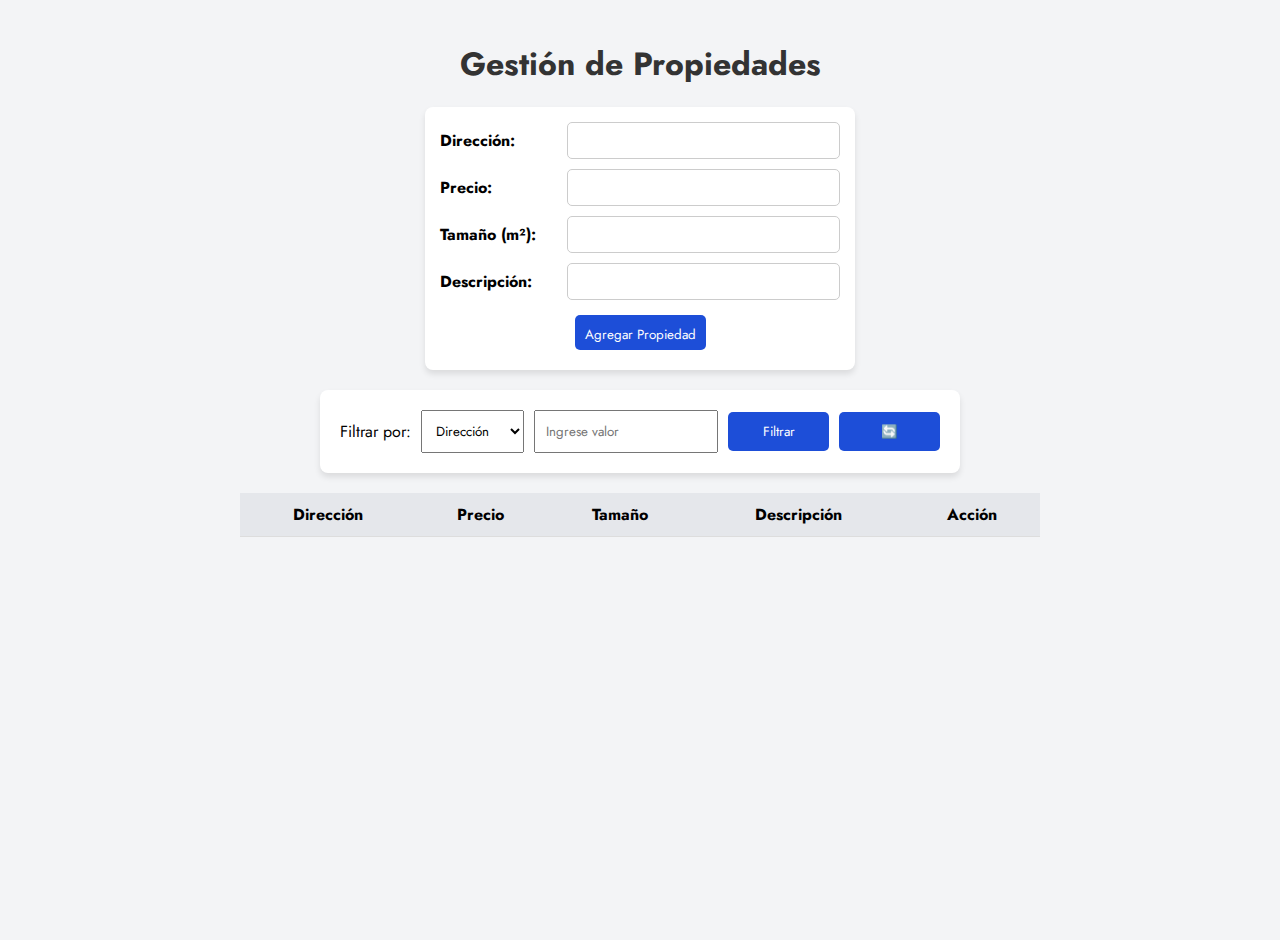
==== src/main/resources/static/index.html @ 11a78958 "Users, login pages and tests" ====
<!DOCTYPE html>
<html lang="es">
    <head>
        <meta charset="UTF-8">
        <meta name="viewport" content="width=device-width, initial-scale=1.0">
        <title>Gestión de Propiedades</title>
        <link rel="stylesheet" href="css/styles.css">
        <link href="https://fonts.googleapis.com/css2?family=Jost:wght@400;700&display=swap" rel="stylesheet">
    </head>
    <body>
    <h1>Gestión de Propiedades</h1>

    <form id="property-form">
        <div class="form-group">
            <label>Dirección:</label>
            <input type="text" id="address" required>
        </div>

        <div class="form-group">
            <label>Precio:</label>
            <input type="number" step="0.01" min="0.01" id="price" required>
        </div>

        <div class="form-group">
            <label>Tamaño (m²):</label>
            <input type="number" step="0.01" min="0.01" id="size" required>
        </div>

        <div class="form-group">
            <label>Descripción:</label>
            <input type="text" id="description" required>
        </div>

        <button type="submit">Agregar Propiedad</button>
    </form>

    <div class="filter-container">
        <label>Filtrar por:</label>
        <select id="filter-type">
            <option value="address">Dirección</option>
            <option value="price">Precio</option>
            <option value="size">Tamaño</option>
        </select>
        <input type="text" id="filter-value" placeholder="Ingrese valor">
        <button onclick="filterProperties()">Filtrar</button>
        <button onclick="getAllProperties()">🔄</button>
    </div>

    <div class="table-container">
        <table>
            <thead>
            <tr>
                <th>Dirección</th>
                <th>Precio</th>
                <th>Tamaño</th>
                <th>Descripción</th>
                <th>Acción</th>
            </tr>
            </thead>
            <tbody id="property-table"></tbody>
        </table>
    </div>

    <script src="js/api.js"></script>
    <script src="js/script.js"></script>
    </body>
</html>
---- src/main/resources/static/css/styles.css ----
body {
    background-color: #f3f4f6;
    text-align: center;
    padding: 20px;
    margin: 0;
    height: 100vh;
}

h1 {
    color: #333;
    margin-bottom: 20px;
}

button {
    background: #1d4ed8;
    color: white;
    padding: 10px;
    border: none;
    border-radius: 5px;
    cursor: pointer;
}

button:hover {
    background: #1e40af;
}

form {
    background: white;
    padding: 15px;
    border-radius: 8px;
    box-shadow: 0 4px 6px rgba(0, 0, 0, 0.1);
    max-width: 400px;
    margin: 0 auto 20px;
    display: flex;
    flex-direction: column;
    gap: 10px;
}

.form-group {
    display: flex;
    align-items: center;
    justify-content: space-between;
}

.form-group label {
    flex: 1;
    text-align: left;
    font-weight: bold;
}

.form-group input {
    flex: 2;
    padding: 8px;
    border: 1px solid #ccc;
    border-radius: 5px;
}

#property-form button {
    margin: 5px auto;
    height: 35px;
    max-width: 50%;
}

.filter-container {
    background: white;
    padding: 20px;
    border-radius: 8px;
    box-shadow: 0 4px 6px rgba(0, 0, 0, 0.1);
    max-width: 600px;
    margin: 0 auto 20px;
    display: flex;
    justify-content: center;
    align-items: center;
    gap: 10px;
}

.filter-container select,
.filter-container input,
.filter-container button {
    flex: 1;
    padding: 10px;
}

.login-container {
    background: white;
    padding: 20px;
    border-radius: 8px;
    box-shadow: 0 0 10px rgba(0, 0, 0, 0.1);
    width: 300px;
    text-align: center;
}

.table-container {
    max-width: 800px;
    margin: 20px auto;
    overflow-x: auto;
}

table {
    width: 100%;
    background: white;
    border-collapse: collapse;
    border-radius: 8px;
    box-shadow: 0 2px 4px rgba(0, 0, 0, 0.1);
}

thead {
    background: #e5e7eb;
}

th, td {
    padding: 10px;
    border-bottom: 1px solid #ddd;
    text-align: center;
}

tbody tr:hover {
    background: #f1f5f9;
}

.hidden-column {
    display: none;
}

.edit-button {
    background-color: #28a745;
    color: white;
}

.edit-button:hover {
    background-color: #1e7e34;
    transform: scale(1.05);
}

.delete-button {
    background-color: #dc3545;
    color: white;
}

.delete-button:hover {
    background-color: #a71d2a;
    transform: scale(1.05);
}

* {
    font-family: 'Jost', sans-serif;
}
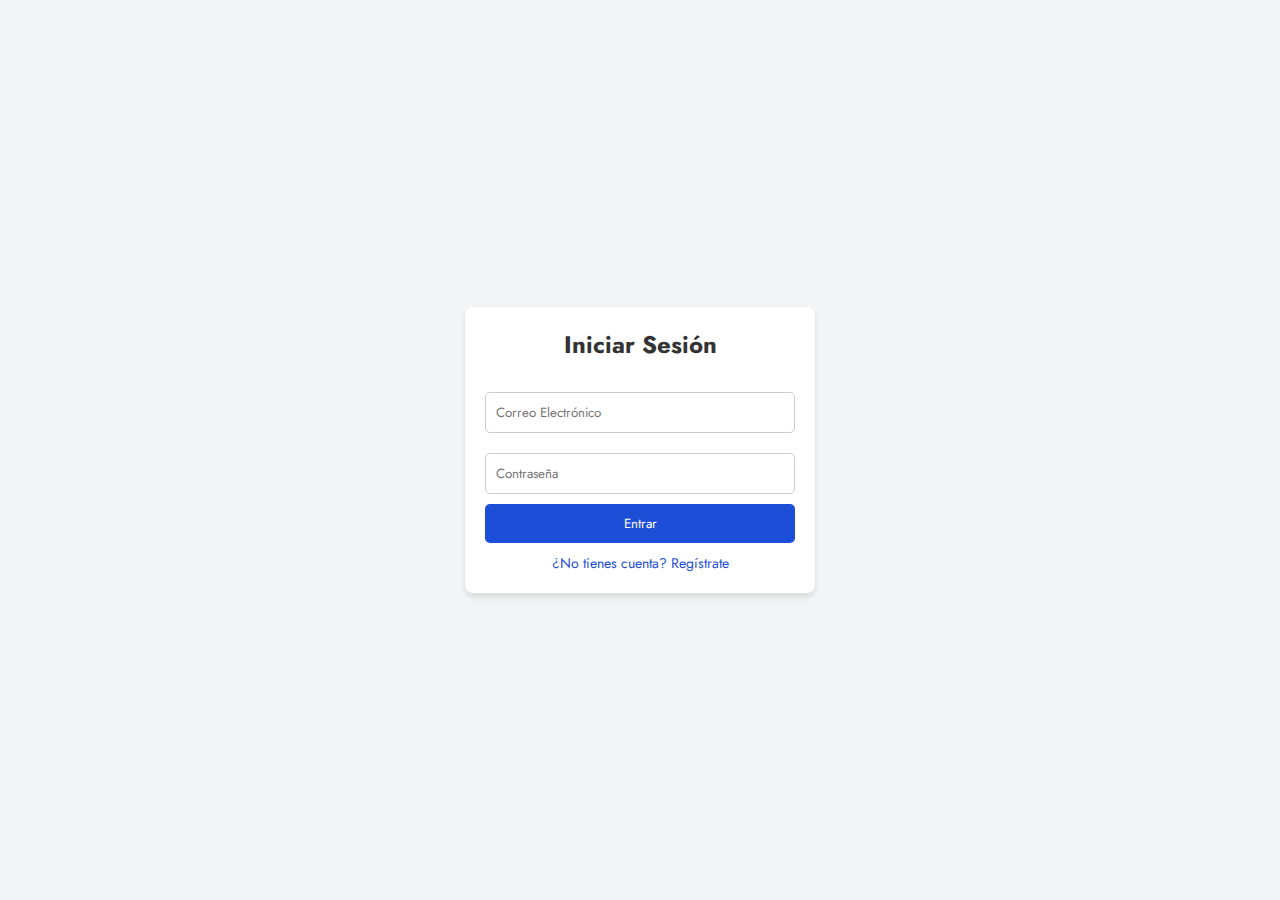
==== commit ca267728: "New pages and ssl certificate" ====
--- a/src/main/resources/static/index.html
+++ b/src/main/resources/static/index.html
@@ -3,65 +3,21 @@
     <head>
         <meta charset="UTF-8">
         <meta name="viewport" content="width=device-width, initial-scale=1.0">
-        <title>Gestión de Propiedades</title>
-        <link rel="stylesheet" href="css/styles.css">
+        <title>Login</title>
+        <link rel="stylesheet" href="css/login.css">
         <link href="https://fonts.googleapis.com/css2?family=Jost:wght@400;700&display=swap" rel="stylesheet">
     </head>
     <body>
-    <h1>Gestión de Propiedades</h1>
-
-    <form id="property-form">
-        <div class="form-group">
-            <label>Dirección:</label>
-            <input type="text" id="address" required>
-        </div>
-
-        <div class="form-group">
-            <label>Precio:</label>
-            <input type="number" step="0.01" min="0.01" id="price" required>
-        </div>
-
-        <div class="form-group">
-            <label>Tamaño (m²):</label>
-            <input type="number" step="0.01" min="0.01" id="size" required>
-        </div>
-
-        <div class="form-group">
-            <label>Descripción:</label>
-            <input type="text" id="description" required>
-        </div>
-
-        <button type="submit">Agregar Propiedad</button>
-    </form>
-
-    <div class="filter-container">
-        <label>Filtrar por:</label>
-        <select id="filter-type">
-            <option value="address">Dirección</option>
-            <option value="price">Precio</option>
-            <option value="size">Tamaño</option>
-        </select>
-        <input type="text" id="filter-value" placeholder="Ingrese valor">
-        <button onclick="filterProperties()">Filtrar</button>
-        <button onclick="getAllProperties()">🔄</button>
+    <div class="login-container">
+        <h2>Iniciar Sesión</h2>
+        <form id="login-form" action="#" method="POST">
+            <input type="email" id="email" name="email" placeholder="Correo Electrónico" required>
+            <input type="password" id="password" name="password" placeholder="Contraseña" required>
+            <button type="submit">Entrar</button>
+        </form>
+        <a href="register.html" class="register-link">¿No tienes cuenta? Regístrate</a>
     </div>
-
-    <div class="table-container">
-        <table>
-            <thead>
-            <tr>
-                <th>Dirección</th>
-                <th>Precio</th>
-                <th>Tamaño</th>
-                <th>Descripción</th>
-                <th>Acción</th>
-            </tr>
-            </thead>
-            <tbody id="property-table"></tbody>
-        </table>
-    </div>
-
     <script src="js/api.js"></script>
-    <script src="js/script.js"></script>
+    <script src="js/login.js"></script>
     </body>
 </html>
--- a/src/main/resources/static/css/login.css
+++ b/src/main/resources/static/css/login.css
@@ -0,0 +1,65 @@
+* {
+    font-family: 'Jost', sans-serif;
+    box-sizing: border-box;
+    margin: 0;
+    padding: 0;
+}
+
+body {
+    display: flex;
+    justify-content: center;
+    align-items: center;
+    height: 100vh;
+    background-color: #f3f4f6;
+    text-align: center;
+    padding: 20px;
+}
+
+.login-container {
+    background: white;
+    padding: 20px;
+    border-radius: 8px;
+    box-shadow: 0 4px 6px rgba(0, 0, 0, 0.1);
+    width: 350px;
+    text-align: center;
+}
+
+.login-container h2 {
+    color: #333;
+    margin-bottom: 20px;
+}
+
+.login-container input {
+    width: 100%;
+    padding: 10px;
+    margin: 10px 0;
+    border: 1px solid #ccc;
+    border-radius: 5px;
+}
+
+.login-container button {
+    width: 100%;
+    padding: 10px;
+    background-color: #1d4ed8;
+    color: white;
+    border: none;
+    border-radius: 5px;
+    cursor: pointer;
+    transition: background 0.3s ease;
+}
+
+.login-container button:hover {
+    background-color: #1e40af;
+}
+
+.register-link {
+    margin-top: 10px;
+    display: block;
+    font-size: 14px;
+    color: #1d4ed8;
+    text-decoration: none;
+}
+
+.register-link:hover {
+    text-decoration: underline;
+}